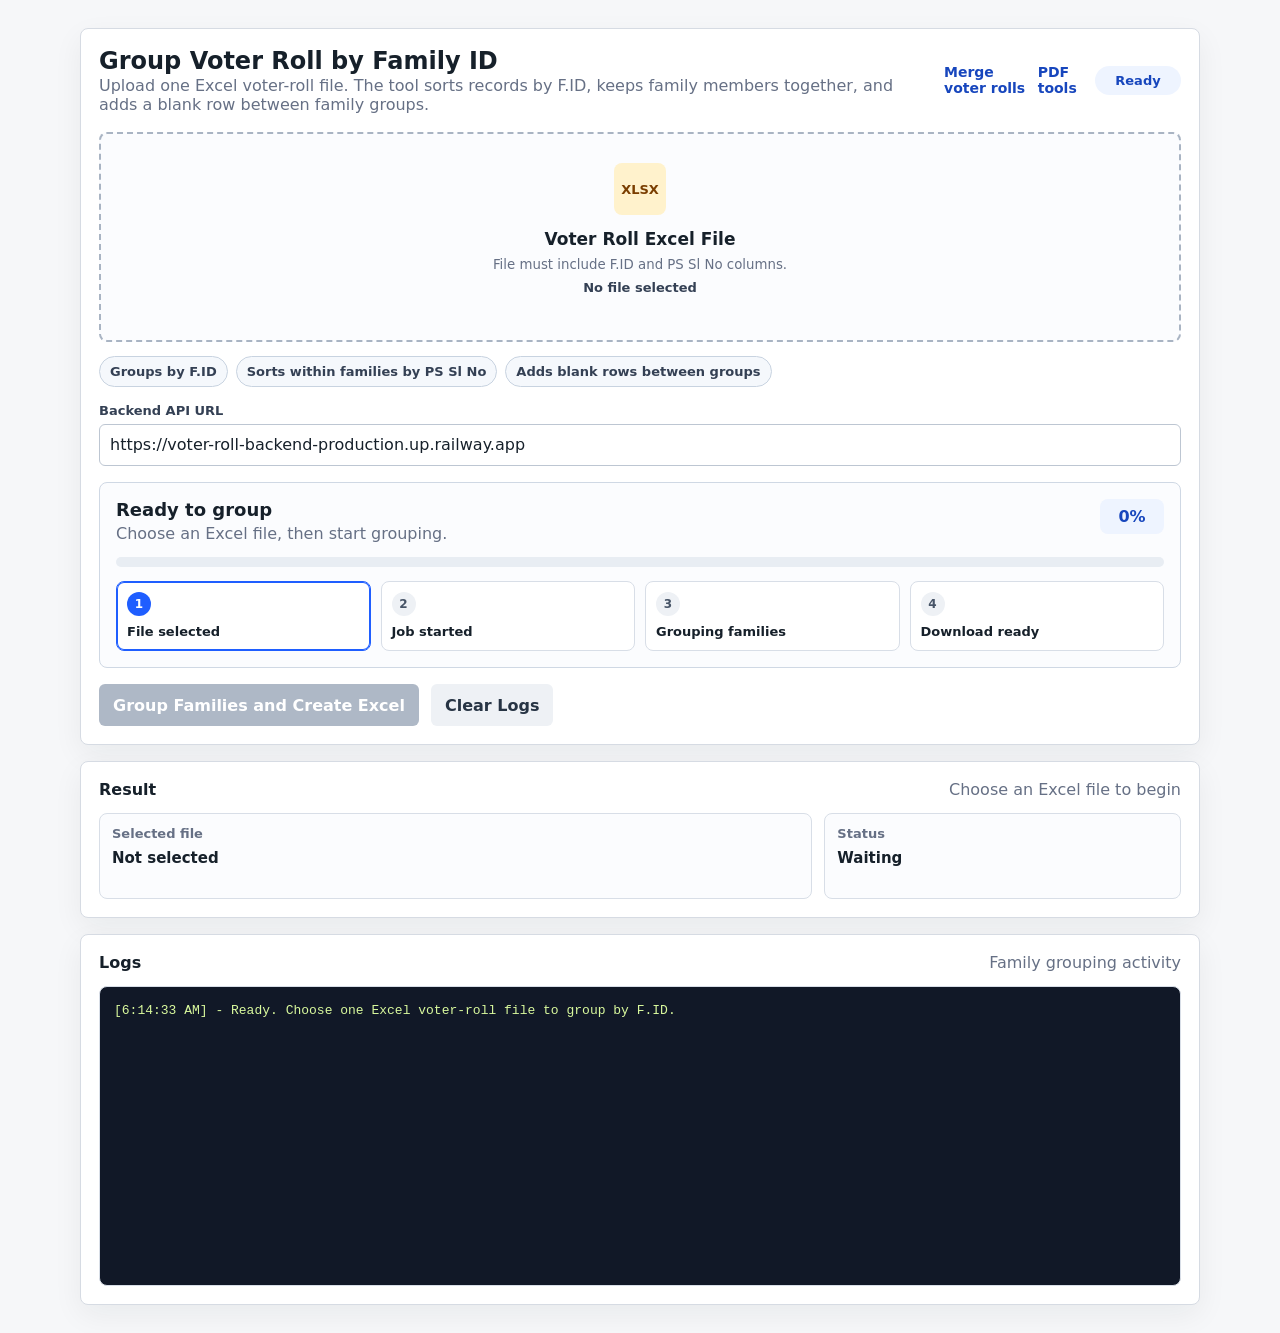
==== family.html @ 0f3e7534 "Add family grouping page" ====
<!doctype html>
<html lang="en">
  <head>
    <meta charset="utf-8" />
    <meta name="viewport" content="width=device-width, initial-scale=1" />
    <title>Group Voter Roll by Family ID</title>
    <link rel="stylesheet" href="./styles.css" />
  </head>
  <body>
    <main class="shell">
      <section class="panel">
        <div class="title-row">
          <div>
            <h1>Group Voter Roll by Family ID</h1>
            <p>
              Upload one Excel voter-roll file. The tool sorts records by F.ID, keeps family members together, and adds a blank row between family groups.
            </p>
          </div>
          <div class="top-actions">
            <a class="text-link" href="./merge.html">Merge voter rolls</a>
            <a class="text-link" href="./index.html">PDF tools</a>
            <div class="status-pill" id="readyStatus">Ready</div>
          </div>
        </div>

        <div class="single-upload">
          <label class="file-card" id="familyDrop">
            <input id="familyFile" type="file" accept=".xlsx,application/vnd.openxmlformats-officedocument.spreadsheetml.sheet" />
            <span class="drop-icon">XLSX</span>
            <strong>Voter Roll Excel File</strong>
            <small>File must include F.ID and PS Sl No columns.</small>
            <span class="file-name" id="familyName">No file selected</span>
          </label>
        </div>

        <div class="info-strip">
          <span>Groups by F.ID</span>
          <span>Sorts within families by PS Sl No</span>
          <span>Adds blank rows between groups</span>
        </div>

        <div class="form-grid merge-form">
          <label class="wide-field">
            <span>Backend API URL</span>
            <input
              id="backendUrl"
              value="https://voter-roll-backend-production.up.railway.app"
              placeholder="https://your-railway-app.up.railway.app"
            />
          </label>
        </div>

        <section class="merge-progress" id="familyProgress" aria-live="polite">
          <div class="merge-progress-head">
            <div>
              <h2 id="progressTitle">Ready to group</h2>
              <p id="progressDetail">Choose an Excel file, then start grouping.</p>
            </div>
            <strong id="progressPercent">0%</strong>
          </div>
          <div class="progress-wrap merge-progress-bar" aria-label="Family grouping progress">
            <div id="progressBar"></div>
          </div>
          <div class="step-grid family-steps" id="stepGrid">
            <div class="step active" data-step="upload">
              <span>1</span>
              <strong>File selected</strong>
            </div>
            <div class="step" data-step="job">
              <span>2</span>
              <strong>Job started</strong>
            </div>
            <div class="step" data-step="group">
              <span>3</span>
              <strong>Grouping families</strong>
            </div>
            <div class="step" data-step="download">
              <span>4</span>
              <strong>Download ready</strong>
            </div>
          </div>
        </section>

        <div class="actions">
          <button id="groupBtn" type="button" disabled>Group Families and Create Excel</button>
          <button id="clearBtn" type="button" class="secondary">Clear Logs</button>
          <a id="downloadLink" class="download-link" hidden>Download Grouped Excel</a>
        </div>
      </section>

      <section class="panel result-panel">
        <div class="log-heading">
          <h2>Result</h2>
          <span id="summary">Choose an Excel file to begin</span>
        </div>
        <div class="metric-grid family-metrics" id="metrics">
          <div class="metric">
            <span>Selected file</span>
            <strong id="fileMetric">Not selected</strong>
          </div>
          <div class="metric">
            <span>Status</span>
            <strong id="statusMetric">Waiting</strong>
          </div>
        </div>
      </section>

      <section class="panel log-panel">
        <div class="log-heading">
          <h2>Logs</h2>
          <span>Family grouping activity</span>
        </div>
        <pre id="logs" aria-live="polite"></pre>
      </section>
    </main>

    <script src="./family.js?v=20260610-family-grouping" type="module"></script>
  </body>
</html>
---- styles.css ----
:root {
  color-scheme: light;
  --bg: #f6f7f9;
  --panel: #ffffff;
  --ink: #16202a;
  --muted: #667085;
  --line: #d6dbe3;
  --blue: #1f5eff;
  --blue-dark: #1746bd;
  --gold: #fff2cc;
  --gold-text: #7a3e00;
  --ok: #147d4f;
  --warn: #a15c00;
}

* {
  box-sizing: border-box;
}

body {
  margin: 0;
  min-height: 100vh;
  background: var(--bg);
  color: var(--ink);
  font-family: Inter, ui-sans-serif, system-ui, -apple-system, BlinkMacSystemFont, "Segoe UI", sans-serif;
}

.shell {
  width: min(1120px, calc(100% - 32px));
  margin: 28px auto;
  display: grid;
  gap: 16px;
}

.panel {
  background: var(--panel);
  border: 1px solid var(--line);
  border-radius: 8px;
  padding: 18px;
  box-shadow: 0 10px 30px rgba(20, 28, 38, 0.06);
}

.title-row,
.log-heading,
.actions {
  display: flex;
  align-items: center;
  justify-content: space-between;
  gap: 12px;
}

.top-actions {
  display: flex;
  align-items: center;
  justify-content: flex-end;
  gap: 12px;
}

.text-link {
  color: var(--blue-dark);
  font-size: 14px;
  font-weight: 800;
  text-decoration: none;
}

.text-link:hover {
  text-decoration: underline;
}

h1,
h2,
p {
  margin: 0;
}

h1 {
  font-size: 24px;
  line-height: 1.2;
}

h2 {
  font-size: 16px;
}

p,
small,
.log-heading span {
  color: var(--muted);
}

.status-pill {
  min-width: 86px;
  padding: 7px 10px;
  border-radius: 999px;
  background: #eef4ff;
  color: var(--blue-dark);
  font-size: 13px;
  font-weight: 700;
  text-align: center;
}

.drop-zone {
  margin-top: 18px;
  min-height: 170px;
  border: 2px dashed #a9b4c3;
  border-radius: 8px;
  display: grid;
  place-items: center;
  align-content: center;
  gap: 8px;
  cursor: pointer;
  background: #fbfcfe;
}

.drop-zone.dragging {
  border-color: var(--blue);
  background: #eef4ff;
}

.drop-zone input {
  display: none;
}

.merge-grid {
  margin-top: 18px;
  display: grid;
  grid-template-columns: repeat(2, minmax(0, 1fr));
  gap: 14px;
}

.single-upload {
  margin-top: 18px;
}

.single-upload .file-card {
  min-height: 210px;
}

.file-card {
  min-height: 190px;
  border: 2px dashed #a9b4c3;
  border-radius: 8px;
  padding: 18px;
  display: grid;
  place-items: center;
  align-content: center;
  gap: 8px;
  cursor: pointer;
  background: #fbfcfe;
  text-align: center;
}

.file-card.dragging {
  border-color: var(--blue);
  background: #eef4ff;
}

.file-card input {
  display: none;
}

.file-card strong,
.drop-zone strong {
  font-size: 17px;
}

.file-name {
  width: 100%;
  min-height: 24px;
  color: #344054;
  font-size: 13px;
  font-weight: 800;
  overflow-wrap: anywhere;
}

.info-strip {
  margin-top: 14px;
  display: flex;
  flex-wrap: wrap;
  gap: 8px;
}

.info-strip span {
  padding: 7px 10px;
  border: 1px solid #c8d3e0;
  border-radius: 999px;
  background: #f5f8fc;
  color: #344054;
  font-size: 13px;
  font-weight: 800;
}

.mode-grid {
  margin-top: 18px;
  display: grid;
  grid-template-columns: repeat(3, minmax(0, 1fr));
  gap: 12px;
}

.mode-card {
  min-height: 104px;
  border: 1px solid #bdc6d2;
  border-radius: 8px;
  padding: 14px;
  background: #fbfcfe;
  color: var(--ink);
  text-align: left;
  display: grid;
  align-content: start;
  gap: 6px;
}

.mode-card:hover {
  background: #f3f7ff;
  border-color: #8ca8f5;
}

.mode-card.selected {
  border-color: var(--blue);
  background: #eef4ff;
  box-shadow: inset 0 0 0 1px var(--blue);
}

.mode-card span {
  font-weight: 800;
}

.mode-card small {
  color: #475467;
  line-height: 1.35;
}

.drop-icon {
  display: inline-grid;
  place-items: center;
  width: 52px;
  height: 52px;
  border-radius: 8px;
  background: var(--gold);
  color: var(--gold-text);
  font-weight: 800;
  letter-spacing: 0;
}

.form-grid {
  margin-top: 16px;
  display: grid;
  grid-template-columns: 1fr 1fr 120px 120px;
  gap: 12px;
}

.form-grid.tabular-mode label:not(.wide-field) {
  display: none;
}

.form-grid:not(.telugu-columns-mode) .columns-field {
  display: none;
}

.form-grid.telugu-columns-mode label:not(.wide-field):not(.columns-field) {
  display: none;
}

.columns-field {
  grid-column: 1 / -1;
}

.wide-field {
  grid-column: 1 / -1;
}

.merge-form {
  grid-template-columns: 1fr;
}

label span {
  display: block;
  margin-bottom: 6px;
  color: #344054;
  font-size: 13px;
  font-weight: 700;
}

input {
  width: 100%;
  min-height: 42px;
  border: 1px solid #bdc6d2;
  border-radius: 6px;
  padding: 9px 10px;
  color: var(--ink);
  font: inherit;
}

.actions {
  justify-content: flex-start;
  margin-top: 16px;
  flex-wrap: wrap;
}

button,
.download-link {
  min-height: 42px;
  border: 0;
  border-radius: 6px;
  padding: 10px 14px;
  background: var(--blue);
  color: #fff;
  font: inherit;
  font-weight: 800;
  text-decoration: none;
  cursor: pointer;
}

button:hover,
.download-link:hover {
  background: var(--blue-dark);
}

button:disabled {
  cursor: not-allowed;
  background: #aeb8c6;
}

button.secondary {
  background: #eef1f5;
  color: #273444;
}

button.secondary:hover {
  background: #dfe5ec;
}

.mode-card {
  border: 1px solid #bdc6d2;
  background: #fbfcfe;
  color: var(--ink);
}

.mode-card:hover {
  background: #f3f7ff;
  border-color: #8ca8f5;
}

.mode-card.selected,
.mode-card.selected:hover {
  border-color: var(--blue);
  background: #eef4ff;
}

.progress-wrap {
  height: 10px;
  margin-top: 16px;
  border-radius: 999px;
  background: #e8edf3;
  overflow: hidden;
  position: relative;
}

#progressBar {
  width: 0%;
  height: 100%;
  border-radius: inherit;
  background: var(--ok);
  transition: width 180ms ease;
}

.progress-wrap.shimmer::after {
  content: "";
  position: absolute;
  inset: 0;
  background: linear-gradient(90deg, transparent, rgba(255, 255, 255, 0.75), transparent);
  animation: shimmer 1.2s linear infinite;
}

.merge-progress {
  margin-top: 16px;
  border: 1px solid #cfd8e4;
  border-radius: 8px;
  padding: 16px;
  background: #fbfcfe;
}

.merge-progress.running {
  border-color: #9fb7f8;
  background: #f6f9ff;
}

.merge-progress.done {
  border-color: #9bd5bd;
  background: #f4fbf8;
}

.merge-progress.error {
  border-color: #f0bd8c;
  background: #fff8f0;
}

.merge-progress-head {
  display: flex;
  align-items: flex-start;
  justify-content: space-between;
  gap: 12px;
}

.merge-progress-head h2 {
  font-size: 18px;
}

.merge-progress-head p {
  margin-top: 4px;
}

#progressPercent {
  min-width: 64px;
  padding: 8px 10px;
  border-radius: 8px;
  background: #eef4ff;
  color: var(--blue-dark);
  text-align: center;
}

.merge-progress-bar {
  margin-top: 14px;
}

.step-grid {
  margin-top: 14px;
  display: grid;
  grid-template-columns: repeat(4, minmax(0, 1fr));
  gap: 10px;
}

.step {
  min-height: 70px;
  border: 1px solid #d8dee7;
  border-radius: 8px;
  padding: 10px;
  background: #fff;
  display: grid;
  align-content: start;
  gap: 8px;
}

.step span {
  display: inline-grid;
  place-items: center;
  width: 24px;
  height: 24px;
  border-radius: 999px;
  background: #eef1f5;
  color: #475467;
  font-size: 12px;
  font-weight: 900;
}

.step strong {
  font-size: 13px;
  line-height: 1.25;
}

.step.active {
  border-color: var(--blue);
  box-shadow: inset 0 0 0 1px var(--blue);
}

.step.active span {
  background: var(--blue);
  color: #fff;
}

.step.done {
  border-color: #9bd5bd;
  background: #f4fbf8;
}

.step.done span {
  background: var(--ok);
  color: #fff;
}

@keyframes shimmer {
  from {
    transform: translateX(-100%);
  }
  to {
    transform: translateX(100%);
  }
}

.log-panel {
  min-height: 360px;
}

.result-panel {
  min-height: 150px;
}

.metric-grid {
  margin-top: 14px;
  display: grid;
  grid-template-columns: repeat(3, minmax(0, 1fr));
  gap: 12px;
}

.metric-grid.family-metrics {
  grid-template-columns: minmax(0, 2fr) minmax(180px, 1fr);
}

.metric {
  min-height: 86px;
  border: 1px solid #d8dee7;
  border-radius: 8px;
  padding: 12px;
  background: #fbfcfe;
  display: grid;
  align-content: start;
  gap: 8px;
}

.metric span {
  color: var(--muted);
  font-size: 13px;
  font-weight: 700;
}

.metric strong {
  color: var(--ink);
  font-size: 15px;
  overflow-wrap: anywhere;
}

#logs {
  min-height: 300px;
  max-height: 520px;
  overflow: auto;
  margin: 14px 0 0;
  padding: 14px;
  border: 1px solid #d8dee7;
  border-radius: 8px;
  background: #111827;
  color: #d9f99d;
  font-size: 13px;
  line-height: 1.55;
  white-space: pre-wrap;
}

@media (max-width: 820px) {
  .title-row,
  .log-heading,
  .top-actions {
    align-items: flex-start;
    flex-direction: column;
  }

  .mode-grid,
  .form-grid,
  .merge-grid,
  .metric-grid,
  .step-grid {
    grid-template-columns: 1fr;
  }
}
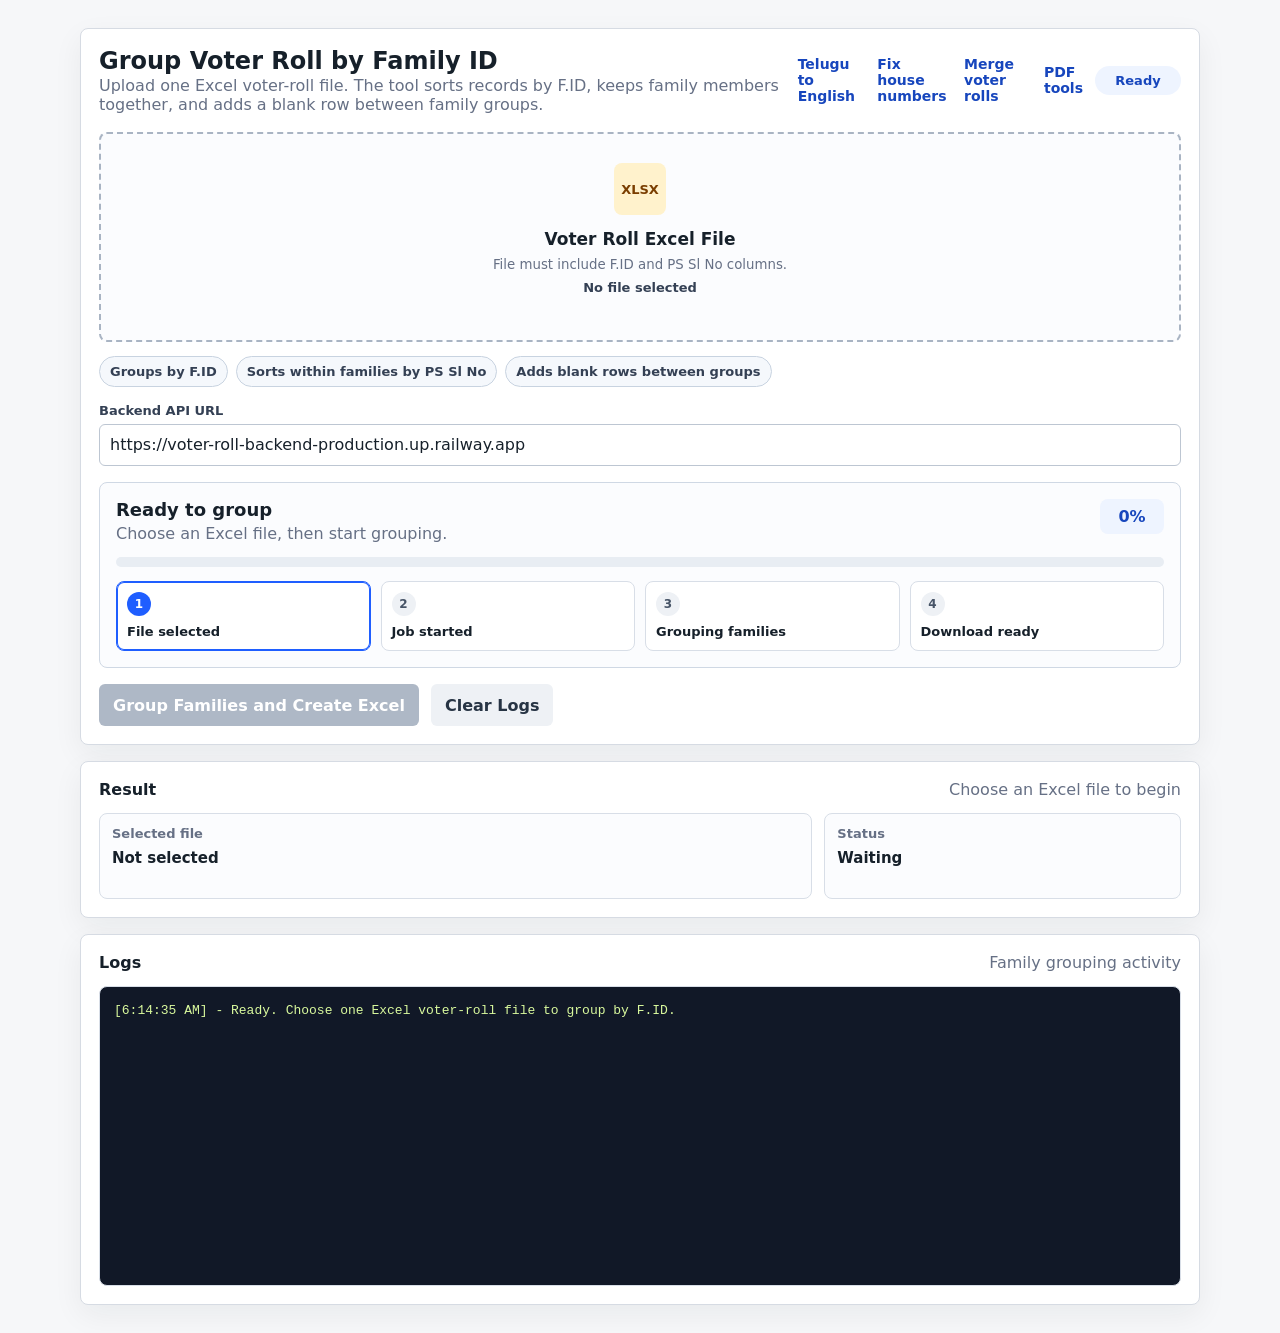
==== commit 615559d5: "Add Telugu transliteration page" ====
--- a/family.html
+++ b/family.html
@@ -17,6 +17,8 @@
             </p>
           </div>
           <div class="top-actions">
+            <a class="text-link" href="./transliterate.html">Telugu to English</a>
+            <a class="text-link" href="./house.html">Fix house numbers</a>
             <a class="text-link" href="./merge.html">Merge voter rolls</a>
             <a class="text-link" href="./index.html">PDF tools</a>
             <div class="status-pill" id="readyStatus">Ready</div>
--- a/styles.css
+++ b/styles.css
@@ -253,24 +253,33 @@
   display: none;
 }
 
-.form-grid:not(.telugu-columns-mode) .columns-field {
-  display: none;
-}
-
-.form-grid.telugu-columns-mode label:not(.wide-field):not(.columns-field) {
-  display: none;
-}
-
-.columns-field {
-  grid-column: 1 / -1;
-}
-
 .wide-field {
   grid-column: 1 / -1;
 }
 
 .merge-form {
   grid-template-columns: 1fr;
+}
+
+.check-field {
+  min-height: 42px;
+  border: 1px solid #bdc6d2;
+  border-radius: 6px;
+  padding: 9px 10px;
+  display: flex;
+  align-items: center;
+  gap: 8px;
+  background: #fbfcfe;
+}
+
+.check-field input {
+  width: 18px;
+  min-height: 18px;
+  margin: 0;
+}
+
+.check-field span {
+  margin: 0;
 }
 
 label span {
